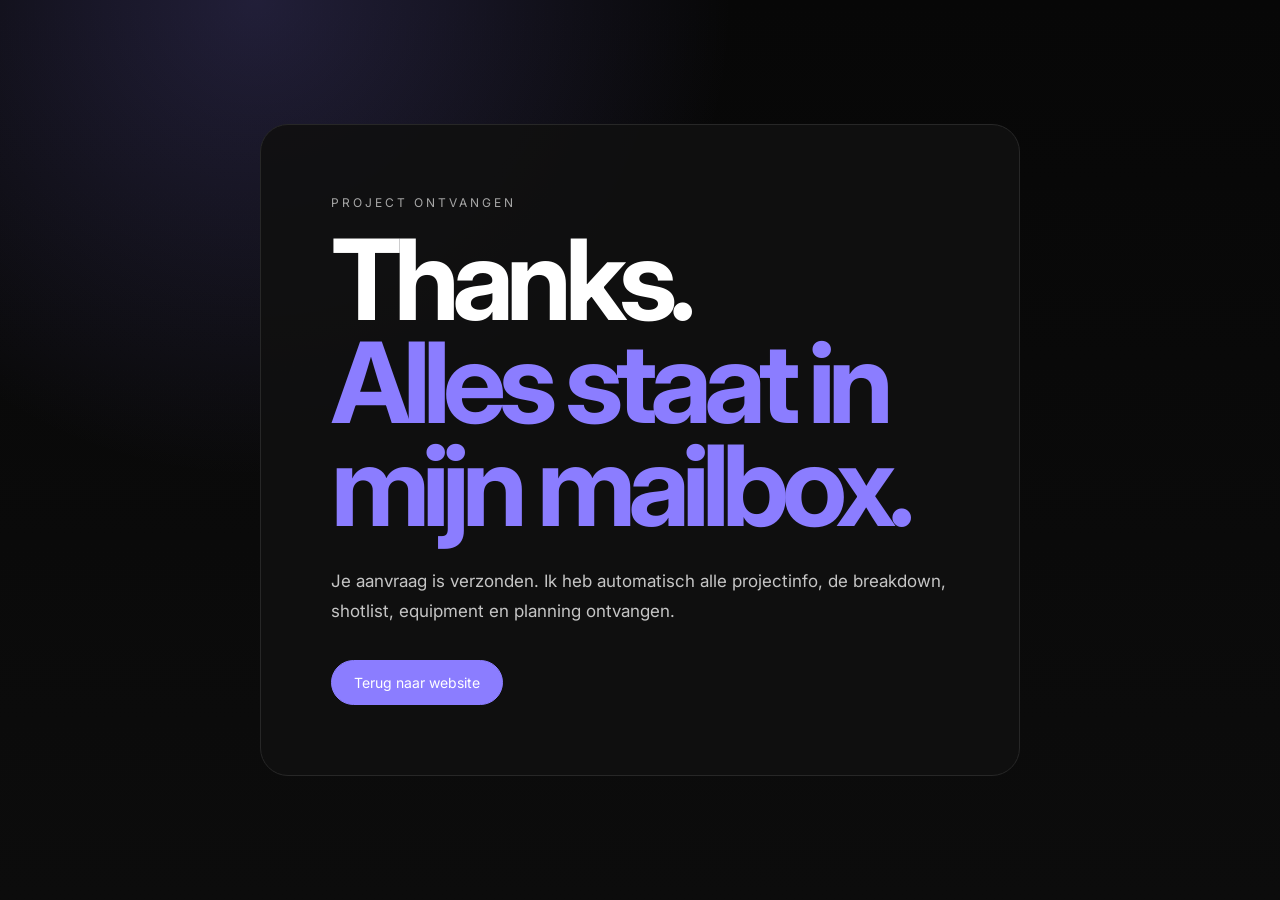
==== thanks.html @ 071f3536 "Add thanks.html for project receipt confirmation" ====
<!DOCTYPE html>
<html lang="nl">
<head>
  <meta charset="UTF-8" />
  <meta name="viewport" content="width=device-width, initial-scale=1.0" />
  <title>Project ontvangen — Ebben Visuals</title>
  <link rel="stylesheet" href="style.css" />
</head>
<body class="thanks-page">
  <main class="thanks-card">
    <p class="eyebrow">PROJECT ONTVANGEN</p>
    <h1>Thanks.<br><span>Alles staat in mijn mailbox.</span></h1>
    <p class="hero-desc">
      Je aanvraag is verzonden. Ik heb automatisch alle projectinfo, de breakdown, shotlist,
      equipment en planning ontvangen.
    </p>
    <a class="btn btn-primary" href="index.html">Terug naar website</a>
  </main>
</body>
</html>
---- style.css ----
@import url('https://fonts.googleapis.com/css2?family=Inter:wght@300;400;500;600;700;800&display=swap');

:root {
  --bg: #070707;
  --panel: #101010;
  --panel-2: #171717;
  --line: #272727;
  --text: #ffffff;
  --muted: #a7a7a7;
  --soft: #6f6f6f;
  --accent: #8b7dff;
  --accent-2: #5f55d8;
  --green: #37d69a;
  --orange: #e9b15d;
  --radius: 18px;
}

* {
  margin: 0;
  padding: 0;
  box-sizing: border-box;
}

html {
  scroll-behavior: smooth;
}

body {
  min-height: 100vh;
  background:
    radial-gradient(circle at 20% 0%, rgba(139, 125, 255, 0.2), transparent 35%),
    linear-gradient(180deg, #070707 0%, #0c0c0c 100%);
  color: var(--text);
  font-family: 'Inter', system-ui, -apple-system, BlinkMacSystemFont, sans-serif;
}

a {
  color: inherit;
  text-decoration: none;
}

.site-header {
  position: fixed;
  top: 0;
  left: 0;
  z-index: 50;
  width: 100%;
  display: flex;
  justify-content: space-between;
  align-items: center;
  padding: 24px 60px;
  background: rgba(7, 7, 7, 0.62);
  border-bottom: 1px solid rgba(255,255,255,0.06);
  backdrop-filter: blur(14px);
}

.logo {
  font-size: 13px;
  font-weight: 700;
  letter-spacing: 4px;
}

.nav-links {
  display: flex;
  gap: 28px;
}

.nav-links a {
  font-size: 13px;
  color: var(--muted);
  transition: 0.2s ease;
}

.nav-links a:hover {
  color: var(--text);
}

.hero {
  min-height: 100vh;
  display: flex;
  align-items: center;
  padding: 150px 60px 90px;
  background:
    linear-gradient(90deg, rgba(0,0,0,0.88), rgba(0,0,0,0.45)),
    url('https://images.unsplash.com/photo-1492691527719-9d1e07e534b4?q=80&w=1800&auto=format&fit=crop');
  background-size: cover;
  background-position: center;
}

.hero-content {
  width: 100%;
  max-width: 920px;
}

.eyebrow {
  font-size: 12px;
  letter-spacing: 3px;
  color: var(--muted);
  margin-bottom: 18px;
  text-transform: uppercase;
}

h1 {
  font-size: clamp(52px, 9vw, 112px);
  line-height: 0.92;
  letter-spacing: -0.07em;
  margin-bottom: 30px;
}

h1 span,
.section-head h2 span {
  color: var(--accent);
}

.hero-desc {
  max-width: 620px;
  color: rgba(255,255,255,0.76);
  font-size: 17px;
  line-height: 1.75;
  margin-bottom: 34px;
}

.hero-actions,
.form-nav {
  display: flex;
  gap: 12px;
  flex-wrap: wrap;
}

.btn {
  display: inline-flex;
  justify-content: center;
  align-items: center;
  border: 1px solid var(--line);
  border-radius: 999px;
  padding: 13px 22px;
  font-size: 14px;
  cursor: pointer;
  transition: 0.2s ease;
  font-family: inherit;
}

.btn-primary {
  color: white;
  background: var(--accent);
  border-color: var(--accent);
}

.btn-primary:hover {
  background: var(--accent-2);
  border-color: var(--accent-2);
}

.btn-secondary {
  color: white;
  background: rgba(255,255,255,0.06);
}

.btn-secondary:hover {
  background: rgba(255,255,255,0.12);
}

.section {
  padding: 110px 60px;
}

.section-head {
  max-width: 760px;
  margin-bottom: 36px;
}

.section-head h2 {
  font-size: clamp(34px, 5vw, 64px);
  line-height: 1;
  letter-spacing: -0.055em;
}

.section-sub {
  color: var(--muted);
  line-height: 1.7;
  margin-top: 16px;
}

.projects {
  display: grid;
  grid-template-columns: repeat(3, 1fr);
  gap: 18px;
}

.project-card {
  position: relative;
  height: 520px;
  border-radius: var(--radius);
  overflow: hidden;
  background: var(--panel);
}

.project-card img {
  width: 100%;
  height: 100%;
  object-fit: cover;
  filter: saturate(0.75) contrast(1.08);
  transition: transform 0.6s ease;
}

.project-card:hover img {
  transform: scale(1.06);
}

.overlay {
  position: absolute;
  inset: auto 0 0 0;
  padding: 28px;
  background: linear-gradient(transparent, rgba(0,0,0,0.92));
}

.overlay p {
  color: var(--accent);
  font-size: 12px;
  margin-bottom: 8px;
}

.overlay h3 {
  font-size: 26px;
}

.system-card {
  width: 100%;
  max-width: 820px;
  background: rgba(16,16,16,0.84);
  border: 1px solid var(--line);
  border-radius: 24px;
  padding: 18px;
  box-shadow: 0 30px 90px rgba(0,0,0,0.35);
}

.tab-bar {
  display: flex;
  gap: 8px;
  background: #090909;
  padding: 6px;
  border-radius: 18px;
  margin-bottom: 22px;
}

.tab {
  flex: 1;
  border: 0;
  border-radius: 13px;
  background: transparent;
  color: var(--muted);
  padding: 13px 10px;
  cursor: pointer;
  font-family: inherit;
  transition: 0.2s;
}

.tab.active {
  color: white;
  background: var(--panel-2);
}

.panel {
  display: none;
}

.panel.active {
  display: block;
}

.progress-bar {
  display: flex;
  align-items: center;
  gap: 8px;
  margin: 8px 0 28px;
}

.step-dot {
  width: 9px;
  height: 9px;
  border-radius: 999px;
  background: #333;
}

.step-dot.done {
  background: var(--green);
}

.step-dot.active {
  width: 34px;
  background: var(--accent);
}

#step-label {
  margin-left: 8px;
  color: var(--soft);
  font-size: 12px;
}

.form-step {
  display: none;
}

.form-step.active {
  display: block;
}

.form-step h3 {
  font-size: 24px;
  margin-bottom: 8px;
}

.form-step p {
  color: var(--muted);
  margin-bottom: 24px;
}

label,
.field-block {
  display: block;
  margin-bottom: 22px;
  color: var(--muted);
  font-size: 13px;
}

input,
textarea,
select {
  width: 100%;
  margin-top: 8px;
  background: #0a0a0a;
  border: 1px solid var(--line);
  border-radius: 14px;
  padding: 15px 15px;
  color: white;
  font-size: 14px;
  font-family: inherit;
  outline: none;
}

input:focus,
textarea:focus,
select:focus {
  border-color: var(--accent);
}

textarea {
  min-height: 110px;
  resize: vertical;
}

.option-grid {
  display: grid;
  grid-template-columns: repeat(3, 1fr);
  gap: 9px;
  margin-top: 10px;
}

.option {
  border: 1px solid var(--line);
  background: #0a0a0a;
  color: var(--muted);
  border-radius: 14px;
  padding: 13px 10px;
  cursor: pointer;
  font-family: inherit;
}

.option.selected {
  color: white;
  background: var(--accent);
  border-color: var(--accent);
}

.form-nav {
  justify-content: space-between;
  margin-top: 28px;
}

.empty-state {
  text-align: center;
  padding: 54px 20px;
}

.empty-state i {
  display: block;
  color: var(--soft);
  font-size: 46px;
  margin-bottom: 14px;
}

.empty-state p,
.muted {
  color: var(--muted);
  font-size: 14px;
  line-height: 1.6;
}

.hidden {
  display: none;
}

.breakdown-output {
  display: grid;
  gap: 14px;
}

.breakdown-card {
  border: 1px solid var(--line);
  border-radius: 18px;
  overflow: hidden;
  background: #0a0a0a;
}

.breakdown-header {
  display: flex;
  align-items: center;
  gap: 10px;
  background: var(--panel-2);
  padding: 14px 16px;
}

.breakdown-header i {
  color: var(--accent);
  font-size: 19px;
}

.breakdown-header h3 {
  font-size: 15px;
}

.breakdown-body {
  padding: 16px;
}

.breakdown-row {
  display: flex;
  justify-content: space-between;
  gap: 18px;
  padding: 9px 0;
  border-bottom: 1px solid var(--line);
  font-size: 13px;
}

.breakdown-row:last-child {
  border-bottom: 0;
}

.breakdown-row span:first-child {
  color: var(--muted);
  min-width: 140px;
}

.breakdown-row span:last-child {
  text-align: right;
}

.pill {
  display: inline-block;
  padding: 7px 11px;
  border-radius: 999px;
  background: rgba(139,125,255,0.14);
  color: #c9c3ff;
  font-size: 12px;
  margin: 4px 4px 4px 0;
}

.pill.green {
  color: #b8ffdf;
  background: rgba(55,214,154,0.14);
}

.pill.orange {
  color: #ffd9a6;
  background: rgba(233,177,93,0.14);
}

.metrics {
  display: grid;
  grid-template-columns: repeat(3, 1fr);
  gap: 14px;
  margin-bottom: 20px;
}

.metric {
  border: 1px solid var(--line);
  border-radius: 16px;
  background: #0a0a0a;
  padding: 18px;
}

.metric span {
  display: block;
  color: var(--muted);
  font-size: 12px;
  margin-bottom: 8px;
}

.metric strong {
  font-size: 24px;
}

.project-list {
  display: grid;
  gap: 10px;
}

.project-row {
  display: flex;
  gap: 12px;
  align-items: center;
  border: 1px solid var(--line);
  background: #0a0a0a;
  border-radius: 16px;
  padding: 14px;
  cursor: pointer;
}

.status {
  border-radius: 999px;
  background: rgba(139,125,255,0.14);
  color: #c9c3ff;
  padding: 5px 9px;
  font-size: 11px;
}

.project-info {
  flex: 1;
}

.project-info strong {
  display: block;
  font-size: 14px;
}

.project-info span {
  display: block;
  color: var(--muted);
  font-size: 12px;
  margin-top: 3px;
}

.about-text {
  max-width: 900px;
  color: rgba(255,255,255,0.82);
  font-size: clamp(22px, 3vw, 36px);
  line-height: 1.35;
  letter-spacing: -0.03em;
}

.contact-links {
  display: flex;
  flex-direction: column;
  gap: 14px;
}

.contact-links a {
  width: fit-content;
  font-size: clamp(26px, 4vw, 52px);
  letter-spacing: -0.05em;
  border-bottom: 1px solid rgba(255,255,255,0.2);
}

.footer {
  padding: 32px 60px;
  color: var(--soft);
  border-top: 1px solid var(--line);
}

@media (max-width: 900px) {
  .site-header {
    padding: 18px 22px;
  }

  .nav-links {
    display: none;
  }

  .hero,
  .section {
    padding-left: 22px;
    padding-right: 22px;
  }

  .projects,
  .metrics {
    grid-template-columns: 1fr;
  }

  .project-card {
    height: 420px;
  }

  .option-grid {
    grid-template-columns: repeat(2, 1fr);
  }

  .breakdown-row {
    flex-direction: column;
    gap: 5px;
  }

  .breakdown-row span:last-child {
    text-align: left;
  }

  .footer {
    padding: 28px 22px;
  }
}

@media (max-width: 560px) {
  .hero {
    padding-top: 130px;
  }

  .hero-actions,
  .form-nav,
  .tab-bar {
    flex-direction: column;
  }

  .option-grid {
    grid-template-columns: 1fr;
  }
}

.thanks-page {
  min-height: 100vh;
  display: flex;
  align-items: center;
  justify-content: center;
  padding: 40px 20px;
}

.thanks-card {
  width: min(760px, 100%);
  border: 1px solid var(--line);
  background: rgba(16, 16, 16, 0.9);
  border-radius: 28px;
  padding: clamp(32px, 6vw, 70px);
}
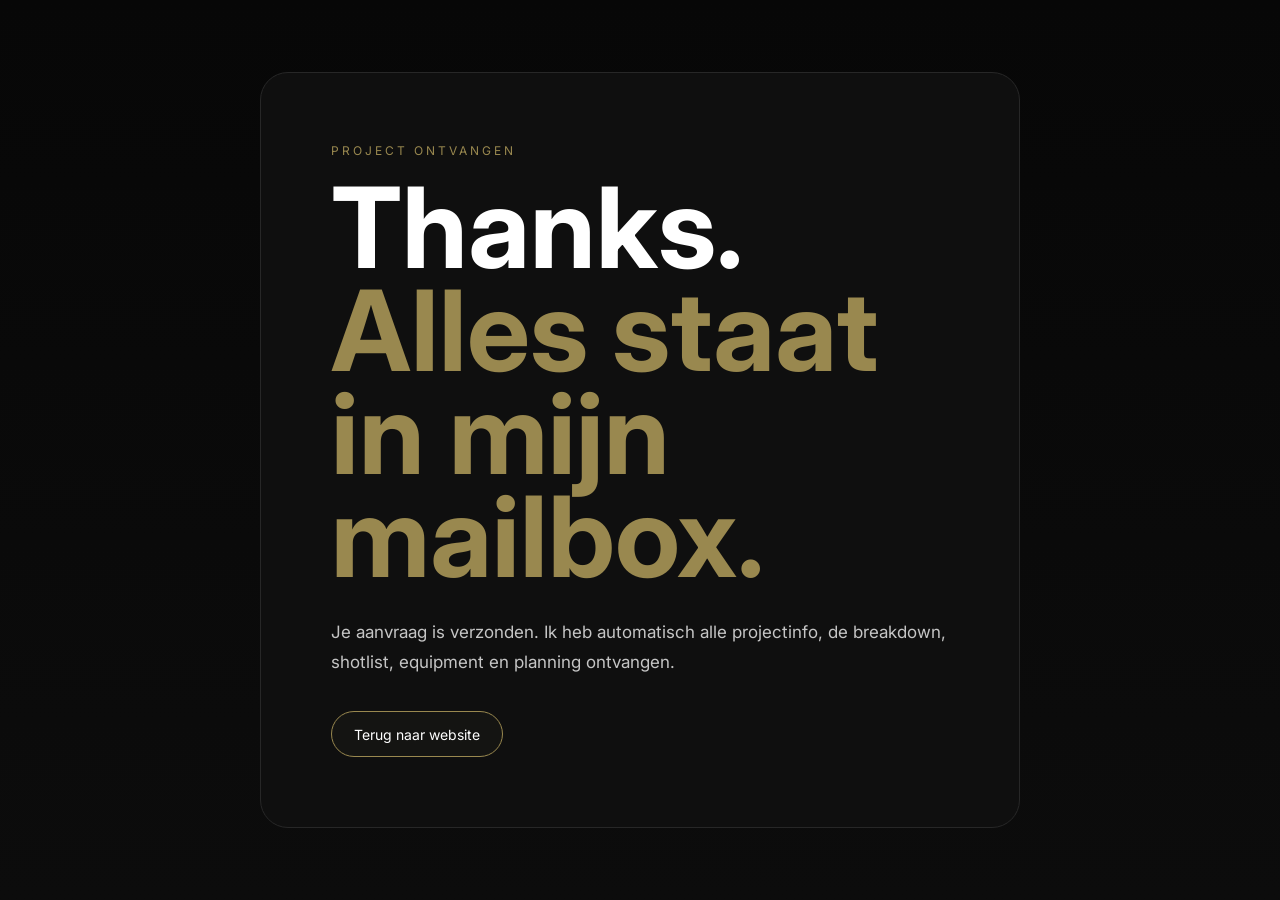
==== commit 22de1a4d: "Add favicon and apple-touch-icon to thanks.html Added favicon and apple-touch-icon links to thanks.h" ====
--- a/thanks.html
+++ b/thanks.html
@@ -4,7 +4,10 @@
   <meta charset="UTF-8" />
   <meta name="viewport" content="width=device-width, initial-scale=1.0" />
   <title>Project ontvangen — Ebben Visuals</title>
-  <link rel="stylesheet" href="style.css" />
+    <link rel="stylesheet" href="style.css" />
+    <link rel="icon" type="image/png" href="CompressJPEG.Online_img(512x512).jpg">
+    <link rel="shortcut icon" type="image/png" href="CompressJPEG.Online_img(512x512).jpg">
+    <link rel="apple-touch-icon" href="CompressJPEG.Online_img(512x512).jpgR">
 </head>
 <body class="thanks-page">
   <main class="thanks-card">
--- a/style.css
+++ b/style.css
@@ -12,6 +12,7 @@
   --accent-2: #5f55d8;
   --green: #37d69a;
   --orange: #e9b15d;
+  --gold: #99884f;
   --radius: 18px;
 }
 
@@ -28,7 +29,6 @@
 body {
   min-height: 100vh;
   background:
-    radial-gradient(circle at 20% 0%, rgba(139, 125, 255, 0.2), transparent 35%),
     linear-gradient(180deg, #070707 0%, #0c0c0c 100%);
   color: var(--text);
   font-family: 'Inter', system-ui, -apple-system, BlinkMacSystemFont, sans-serif;
@@ -37,6 +37,11 @@
 a {
   color: inherit;
   text-decoration: none;
+}
+
+button:disabled {
+  cursor: not-allowed;
+  opacity: 0.62;
 }
 
 .site-header {
@@ -49,7 +54,7 @@
   justify-content: space-between;
   align-items: center;
   padding: 24px 60px;
-  background: rgba(7, 7, 7, 0.62);
+  background: rgba(7, 7, 7, 0.72);
   border-bottom: 1px solid rgba(255,255,255,0.06);
   backdrop-filter: blur(14px);
 }
@@ -71,7 +76,8 @@
   transition: 0.2s ease;
 }
 
-.nav-links a:hover {
+.nav-links a:hover,
+.nav-links a:focus-visible {
   color: var(--text);
 }
 
@@ -81,8 +87,9 @@
   align-items: center;
   padding: 150px 60px 90px;
   background:
-    linear-gradient(90deg, rgba(0,0,0,0.88), rgba(0,0,0,0.45)),
-    url('https://images.unsplash.com/photo-1492691527719-9d1e07e534b4?q=80&w=1800&auto=format&fit=crop');
+    linear-gradient(90deg, rgba(0,0,0,0.9), rgba(0,0,0,0.48)),
+    url("assets/IMG_7054.JPG"),
+    #070707;
   background-size: cover;
   background-position: center;
 }
@@ -95,7 +102,7 @@
 .eyebrow {
   font-size: 12px;
   letter-spacing: 3px;
-  color: var(--muted);
+  color: var(--gold);
   margin-bottom: 18px;
   text-transform: uppercase;
 }
@@ -103,13 +110,13 @@
 h1 {
   font-size: clamp(52px, 9vw, 112px);
   line-height: 0.92;
-  letter-spacing: -0.07em;
+  letter-spacing: 0;
   margin-bottom: 30px;
 }
 
 h1 span,
 .section-head h2 span {
-  color: var(--accent);
+  color: var(--gold);
 }
 
 .hero-desc {
@@ -131,6 +138,7 @@
   display: inline-flex;
   justify-content: center;
   align-items: center;
+  min-height: 46px;
   border: 1px solid var(--line);
   border-radius: 999px;
   padding: 13px 22px;
@@ -142,22 +150,31 @@
 
 .btn-primary {
   color: white;
+  background: #141412;
+  border-color: var(--gold);
+}
+
+.btn-primary:hover,
+.btn-primary:focus-visible {
+  background: var(--gold);
+  border-color: var(--gold);
+}
+
+.btn-primary:active,
+.btn-secondary:active {
+  transform: scale(0.98);
+}
+
+.btn-secondary {
+  color: white;
+  background: #141412;
+  border-color: var(--accent);
+}
+
+.btn-secondary:hover,
+.btn-secondary:focus-visible {
   background: var(--accent);
   border-color: var(--accent);
-}
-
-.btn-primary:hover {
-  background: var(--accent-2);
-  border-color: var(--accent-2);
-}
-
-.btn-secondary {
-  color: white;
-  background: rgba(255,255,255,0.06);
-}
-
-.btn-secondary:hover {
-  background: rgba(255,255,255,0.12);
 }
 
 .section {
@@ -172,7 +189,7 @@
 .section-head h2 {
   font-size: clamp(34px, 5vw, 64px);
   line-height: 1;
-  letter-spacing: -0.055em;
+  letter-spacing: 0;
 }
 
 .section-sub {
@@ -183,7 +200,7 @@
 
 .projects {
   display: grid;
-  grid-template-columns: repeat(3, 1fr);
+  grid-template-columns: repeat(3, minmax(0, 1fr));
   gap: 18px;
 }
 
@@ -215,7 +232,7 @@
 }
 
 .overlay p {
-  color: var(--accent);
+  color: var(--gold);
   font-size: 12px;
   margin-bottom: 8px;
 }
@@ -245,6 +262,7 @@
 
 .tab {
   flex: 1;
+  min-width: 0;
   border: 0;
   border-radius: 13px;
   background: transparent;
@@ -252,12 +270,21 @@
   padding: 13px 10px;
   cursor: pointer;
   font-family: inherit;
-  transition: 0.2s;
-}
-
-.tab.active {
+  transition: 0.2s ease;
+  font-weight: 500;
+}
+
+.tab:hover,
+.tab:focus-visible {
+  color: var(--text);
+  background: rgba(139, 125, 255, 0.08);
+}
+
+.tab.active,
+.tab[aria-selected="true"] {
   color: white;
   background: var(--panel-2);
+  box-shadow: 0 0 0 2px rgba(139, 125, 255, 0.28);
 }
 
 .panel {
@@ -278,6 +305,7 @@
 .step-dot {
   width: 9px;
   height: 9px;
+  flex: 0 0 auto;
   border-radius: 999px;
   background: #333;
 }
@@ -331,17 +359,19 @@
   background: #0a0a0a;
   border: 1px solid var(--line);
   border-radius: 14px;
-  padding: 15px 15px;
+  padding: 15px;
   color: white;
   font-size: 14px;
   font-family: inherit;
   outline: none;
+  transition: 0.2s ease;
 }
 
 input:focus,
 textarea:focus,
 select:focus {
   border-color: var(--accent);
+  box-shadow: 0 0 0 2px rgba(139, 125, 255, 0.12);
 }
 
 textarea {
@@ -351,12 +381,13 @@
 
 .option-grid {
   display: grid;
-  grid-template-columns: repeat(3, 1fr);
+  grid-template-columns: repeat(3, minmax(0, 1fr));
   gap: 9px;
   margin-top: 10px;
 }
 
 .option {
+  min-height: 46px;
   border: 1px solid var(--line);
   background: #0a0a0a;
   color: var(--muted);
@@ -364,17 +395,36 @@
   padding: 13px 10px;
   cursor: pointer;
   font-family: inherit;
+  font-weight: 500;
+  transition: 0.2s ease;
+  overflow-wrap: anywhere;
+}
+
+.option:hover,
+.option:focus-visible {
+  border-color: var(--accent);
+  color: var(--accent);
 }
 
 .option.selected {
-  color: white;
+  color: #ffffff;
   background: var(--accent);
   border-color: var(--accent);
+  box-shadow: 0 0 0 2px rgba(139, 125, 255, 0.28);
+}
+
+.option.selected::before {
+  content: "✓ ";
+  font-weight: 700;
 }
 
 .form-nav {
   justify-content: space-between;
   margin-top: 28px;
+}
+
+.form-status {
+  min-height: 23px;
 }
 
 .empty-state {
@@ -451,8 +501,9 @@
   min-width: 140px;
 }
 
-.breakdown-row span:last-child {
+.breakdown-row strong {
   text-align: right;
+  overflow-wrap: anywhere;
 }
 
 .pill {
@@ -477,7 +528,7 @@
 
 .metrics {
   display: grid;
-  grid-template-columns: repeat(3, 1fr);
+  grid-template-columns: repeat(3, minmax(0, 1fr));
   gap: 14px;
   margin-bottom: 20px;
 }
@@ -514,9 +565,31 @@
   border-radius: 16px;
   padding: 14px;
   cursor: pointer;
+  transition: 0.2s ease;
+}
+
+.project-row:hover {
+  border-color: var(--accent);
+  background: rgba(139, 125, 255, 0.06);
+}
+
+.project-row.active {
+  border-color: var(--accent);
+  background: rgba(139, 125, 255, 0.14);
+}
+
+.project-row-completed {
+  opacity: 0.48;
+  filter: grayscale(1);
+}
+
+.project-row-completed .status {
+  color: #d7d7d7;
+  background: rgba(255, 255, 255, 0.08);
 }
 
 .status {
+  flex: 0 0 auto;
   border-radius: 999px;
   background: rgba(139,125,255,0.14);
   color: #c9c3ff;
@@ -526,6 +599,7 @@
 
 .project-info {
   flex: 1;
+  min-width: 0;
 }
 
 .project-info strong {
@@ -538,14 +612,16 @@
   color: var(--muted);
   font-size: 12px;
   margin-top: 3px;
+  overflow-wrap: anywhere;
 }
 
 .about-text {
-  max-width: 900px;
+  max-width: 75ch;
+  margin-bottom: 1.5rem;
+  font-size: 17px;
   color: rgba(255,255,255,0.82);
-  font-size: clamp(22px, 3vw, 36px);
-  line-height: 1.35;
-  letter-spacing: -0.03em;
+  line-height: 1.8;
+  letter-spacing: 0;
 }
 
 .contact-links {
@@ -556,73 +632,22 @@
 
 .contact-links a {
   width: fit-content;
-  font-size: clamp(26px, 4vw, 52px);
-  letter-spacing: -0.05em;
+  font-size: clamp(12px, 3vw, 20px);
+  letter-spacing: 0;
   border-bottom: 1px solid rgba(255,255,255,0.2);
+  transition: 0.2s ease;
+}
+
+.contact-links a:hover,
+.contact-links a:focus-visible {
+  border-bottom-color: var(--accent);
+  color: var(--accent);
 }
 
 .footer {
   padding: 32px 60px;
   color: var(--soft);
   border-top: 1px solid var(--line);
-}
-
-@media (max-width: 900px) {
-  .site-header {
-    padding: 18px 22px;
-  }
-
-  .nav-links {
-    display: none;
-  }
-
-  .hero,
-  .section {
-    padding-left: 22px;
-    padding-right: 22px;
-  }
-
-  .projects,
-  .metrics {
-    grid-template-columns: 1fr;
-  }
-
-  .project-card {
-    height: 420px;
-  }
-
-  .option-grid {
-    grid-template-columns: repeat(2, 1fr);
-  }
-
-  .breakdown-row {
-    flex-direction: column;
-    gap: 5px;
-  }
-
-  .breakdown-row span:last-child {
-    text-align: left;
-  }
-
-  .footer {
-    padding: 28px 22px;
-  }
-}
-
-@media (max-width: 560px) {
-  .hero {
-    padding-top: 130px;
-  }
-
-  .hero-actions,
-  .form-nav,
-  .tab-bar {
-    flex-direction: column;
-  }
-
-  .option-grid {
-    grid-template-columns: 1fr;
-  }
 }
 
 .thanks-page {
@@ -640,3 +665,100 @@
   border-radius: 28px;
   padding: clamp(32px, 6vw, 70px);
 }
+
+@media (max-width: 1024px) {
+  .site-header {
+    padding: 20px 34px;
+  }
+
+  .hero,
+  .section {
+    padding-left: 34px;
+    padding-right: 34px;
+  }
+
+  .projects {
+    grid-template-columns: repeat(2, minmax(0, 1fr));
+  }
+
+  .project-card {
+    height: 440px;
+  }
+}
+
+@media (max-width: 768px) {
+  .site-header {
+    padding: 18px 22px;
+  }
+
+  .nav-links {
+    display: none;
+  }
+
+  .hero {
+    min-height: auto;
+    padding-top: 132px;
+    padding-bottom: 70px;
+  }
+
+  .section {
+    padding: 84px 22px;
+  }
+
+  .projects,
+  .metrics {
+    grid-template-columns: 1fr;
+  }
+
+  .project-card {
+    height: 410px;
+  }
+
+  .option-grid {
+    grid-template-columns: repeat(2, minmax(0, 1fr));
+  }
+
+  .breakdown-row {
+    flex-direction: column;
+    gap: 5px;
+  }
+
+  .breakdown-row strong {
+    text-align: left;
+  }
+
+  .footer {
+    padding: 28px 22px;
+  }
+}
+
+@media (max-width: 560px) {
+  .logo {
+    letter-spacing: 2px;
+  }
+
+  .hero-actions,
+  .form-nav,
+  .tab-bar {
+    flex-direction: column;
+  }
+
+  .btn,
+  .tab {
+    width: 100%;
+  }
+
+  .option-grid {
+    grid-template-columns: 1fr;
+  }
+
+  .system-card {
+    border-radius: 18px;
+    padding: 14px;
+  }
+
+  .project-row {
+    align-items: flex-start;
+    flex-direction: column;
+  }
+}
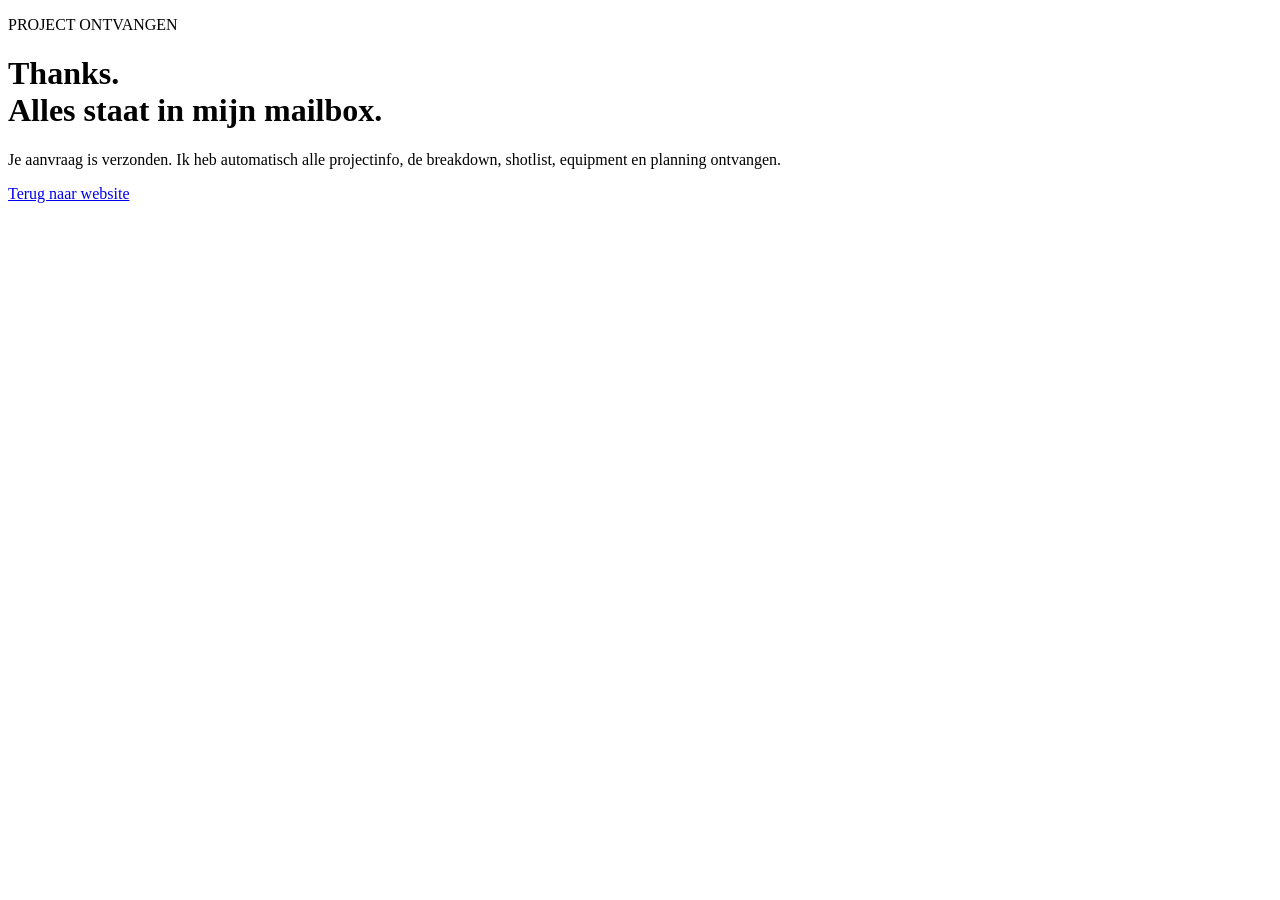
==== commit a8a3c828: "Clean up head section in thanks.html Removed unnecessary stylesheet and icon links from the head sec" ====
--- a/thanks.html
+++ b/thanks.html
@@ -4,10 +4,6 @@
   <meta charset="UTF-8" />
   <meta name="viewport" content="width=device-width, initial-scale=1.0" />
   <title>Project ontvangen — Ebben Visuals</title>
-    <link rel="stylesheet" href="style.css" />
-    <link rel="icon" type="image/png" href="CompressJPEG.Online_img(512x512).jpg">
-    <link rel="shortcut icon" type="image/png" href="CompressJPEG.Online_img(512x512).jpg">
-    <link rel="apple-touch-icon" href="CompressJPEG.Online_img(512x512).jpgR">
 </head>
 <body class="thanks-page">
   <main class="thanks-card">
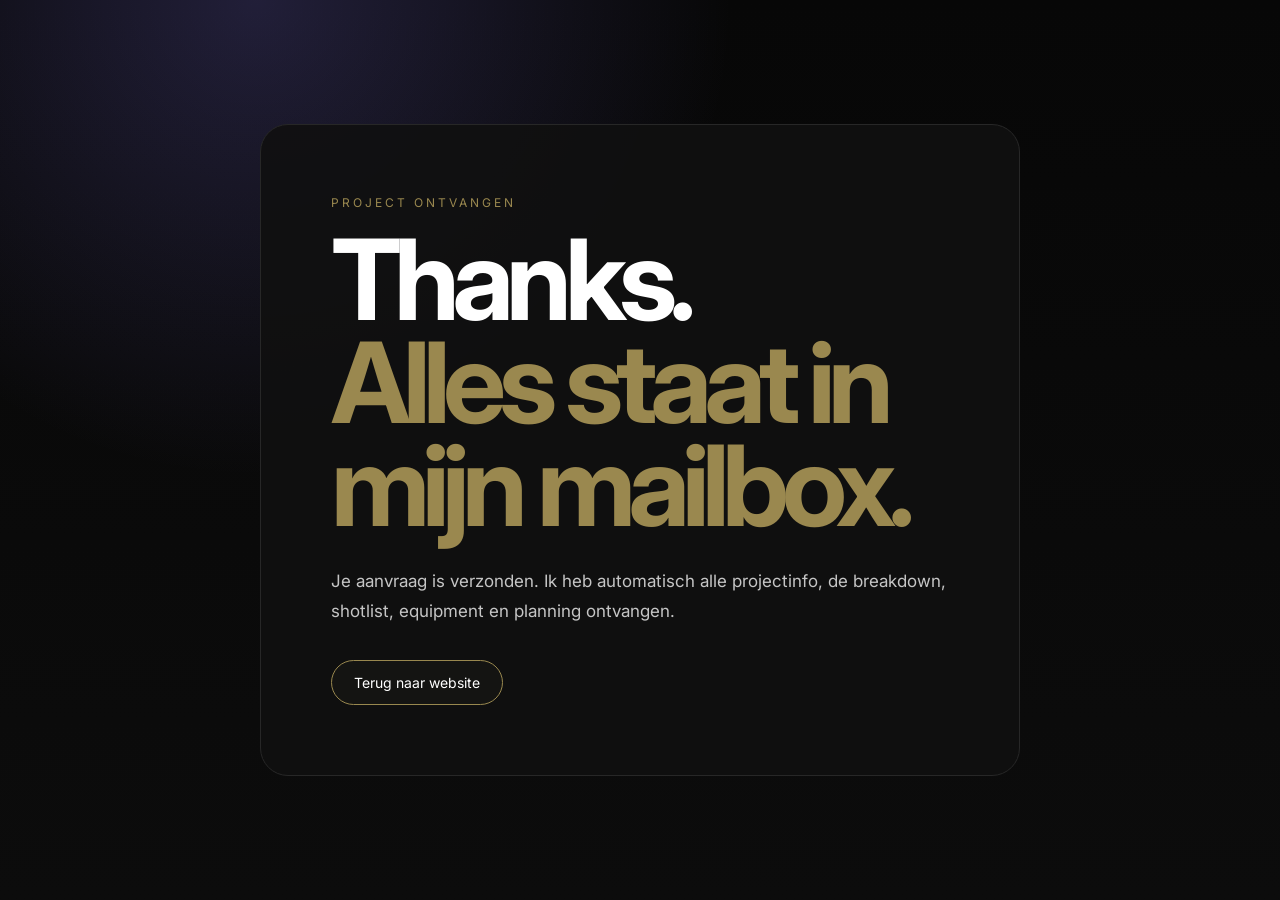
==== commit 00f014d4: "Update thanks.html with favicon and stylesheet links Added favicon and stylesheet links to thanks.ht" ====
--- a/thanks.html
+++ b/thanks.html
@@ -3,7 +3,12 @@
 <head>
   <meta charset="UTF-8" />
   <meta name="viewport" content="width=device-width, initial-scale=1.0" />
-  <title>Project ontvangen — Ebben Visuals</title>
+  <title>Project ontvangen - Ebben Visuals</title>
+
+  <link rel="icon" type="image/jpeg" href="assets/favicon.png.jpg" />
+  <link rel="shortcut icon" type="image/jpeg" href="assets/favicon.png.jpg" />
+  <link rel="apple-touch-icon" href="assets/favicon.png.jpg" />
+  <link rel="stylesheet" href="style.css" />
 </head>
 <body class="thanks-page">
   <main class="thanks-card">
@@ -17,3 +22,4 @@
   </main>
 </body>
 </html>
+
--- a/style.css
+++ b/style.css
@@ -0,0 +1,717 @@
+@import url('https://fonts.googleapis.com/css2?family=Inter:wght@300;400;500;600;700;800&display=swap');
+
+:root {
+  --bg: #070707;
+  --panel: #101010;
+  --panel-2: #171717;
+  --line: #272727;
+  --text: #ffffff;
+  --muted: #a7a7a7;
+  --soft: #6f6f6f;
+  --accent: #8b7dff;
+  --accent-2: #5f55d8;
+  --green: #37d69a;
+  --orange: #e9b15d;
+  --radius: 18px;
+}
+
+* {
+  margin: 0;
+  padding: 0;
+  box-sizing: border-box;
+}
+
+html {
+  scroll-behavior: smooth;
+}
+
+body {
+  min-height: 100vh;
+  background:
+    radial-gradient(circle at 20% 0%, rgba(139, 125, 255, 0.2), transparent 35%),
+    linear-gradient(180deg, #070707 0%, #0c0c0c 100%);
+  color: var(--text);
+  font-family: 'Inter', system-ui, -apple-system, BlinkMacSystemFont, sans-serif;
+}
+
+a {
+  color: inherit;
+  text-decoration: none;
+}
+
+.site-header {
+  position: fixed;
+  top: 0;
+  left: 0;
+  z-index: 50;
+  width: 100%;
+  display: flex;
+  justify-content: space-between;
+  align-items: center;
+  padding: 24px 60px;
+  background: rgba(7, 7, 7, 0.62);
+  border-bottom: 1px solid rgba(255,255,255,0.06);
+  backdrop-filter: blur(14px);
+}
+
+.logo {
+  font-size: 13px;
+  font-weight: 700;
+  letter-spacing: 4px;
+}
+
+.nav-links {
+  display: flex;
+  gap: 28px;
+}
+
+.nav-links a {
+  font-size: 13px;
+  color: var(--muted);
+  transition: 0.2s ease;
+}
+
+.nav-links a:hover {
+  color: var(--text);
+}
+
+.hero {
+  min-height: 100vh;
+  display: flex;
+  align-items: center;
+  padding: 150px 60px 90px;
+  background:
+    linear-gradient(90deg, rgba(0,0,0,0.88), rgba(0,0,0,0.45)),
+    url("assets/IMG_7054.JPG");
+  background-size: cover;
+  background-position: center;
+}
+
+.hero-content {
+  width: 100%;
+  max-width: 920px;
+}
+
+.eyebrow {
+  font-size: 12px;
+  letter-spacing: 3px;
+  color: #9a884f;
+  margin-bottom: 18px;
+  text-transform: uppercase;
+}
+
+h1 {
+  font-size: clamp(52px, 9vw, 112px);
+  line-height: 0.92;
+  letter-spacing: -0.07em;
+  margin-bottom: 30px;
+}
+
+h1 span,
+.section-head h2 span {
+  color: #9a884f;
+}
+
+.hero-desc {
+  max-width: 620px;
+  color: rgba(255,255,255,0.76);
+  font-size: 17px;
+  line-height: 1.75;
+  margin-bottom: 34px;
+}
+
+.hero-actions,
+.form-nav {
+  display: flex;
+  gap: 12px;
+  flex-wrap: wrap;
+}
+
+.btn {
+  display: inline-flex;
+  justify-content: center;
+  align-items: center;
+  border: 1px solid var(--line);
+  border-radius: 999px;
+  padding: 13px 22px;
+  font-size: 14px;
+  cursor: pointer;
+  transition: 0.2s ease;
+  font-family: inherit;
+}
+
+.btn-primary {
+  color: white;
+  background: #141412;
+  border-color: #99884f;
+}
+
+.btn-primary:hover {
+  background: #99884f;
+  border-color: #99884f;
+}
+
+.btn-primary:active {
+  transform: scale(0.98);
+}
+
+.btn-secondary {
+  color: white;
+  background: #141412;
+  border-color: #8b7dff;
+}
+
+.btn-secondary:hover {
+  background: #8b7dff;
+  border-color: #8b7dff;
+}
+
+.btn-secondary:active {
+  transform: scale(0.98);
+}
+
+.section {
+  padding: 110px 60px;
+}
+
+.section-head {
+  max-width: 760px;
+  margin-bottom: 36px;
+}
+
+.section-head h2 {
+  font-size: clamp(34px, 5vw, 64px);
+  line-height: 1;
+  letter-spacing: -0.055em;
+}
+
+.section-sub {
+  color: var(--muted);
+  line-height: 1.7;
+  margin-top: 16px;
+}
+
+.projects {
+  display: grid;
+  grid-template-columns: repeat(3, 1fr);
+  gap: 18px;
+}
+
+.project-card {
+  position: relative;
+  height: 520px;
+  border-radius: var(--radius);
+  overflow: hidden;
+  background: var(--panel);
+}
+
+.project-card img {
+  width: 100%;
+  height: 100%;
+  object-fit: cover;
+  filter: saturate(0.75) contrast(1.08);
+  transition: transform 0.6s ease;
+}
+
+.project-card:hover img {
+  transform: scale(1.06);
+}
+
+.overlay {
+  position: absolute;
+  inset: auto 0 0 0;
+  padding: 28px;
+  background: linear-gradient(transparent, rgba(0,0,0,0.92));
+}
+
+.overlay p {
+  color: #9a884f;
+  font-size: 12px;
+  margin-bottom: 8px;
+}
+
+.overlay h3 {
+  font-size: 26px;
+}
+
+.system-card {
+  width: 100%;
+  max-width: 820px;
+  background: rgba(16,16,16,0.84);
+  border: 1px solid var(--line);
+  border-radius: 24px;
+  padding: 18px;
+  box-shadow: 0 30px 90px rgba(0,0,0,0.35);
+}
+
+.tab-bar {
+  display: flex;
+  gap: 8px;
+  background: #090909;
+  padding: 6px;
+  border-radius: 18px;
+  margin-bottom: 22px;
+}
+
+.tab {
+  flex: 1;
+  border: 0;
+  border-radius: 13px;
+  background: transparent;
+  color: var(--muted);
+  padding: 13px 10px;
+  cursor: pointer;
+  font-family: inherit;
+  transition: 0.2s ease;
+  font-weight: 500;
+}
+
+.tab:hover {
+  color: var(--text);
+  background: rgba(139, 125, 255, 0.08);
+}
+
+.tab.active,
+.tab[aria-selected="true"] {
+  color: white;
+  background: var(--panel-2);
+  box-shadow: 0 0 0 2px rgba(139, 125, 255, 0.28);
+}
+
+.panel {
+  display: none;
+}
+
+.panel.active {
+  display: block;
+}
+
+.progress-bar {
+  display: flex;
+  align-items: center;
+  gap: 8px;
+  margin: 8px 0 28px;
+}
+
+.step-dot {
+  width: 9px;
+  height: 9px;
+  border-radius: 999px;
+  background: #333;
+}
+
+.step-dot.done {
+  background: var(--green);
+}
+
+.step-dot.active {
+  width: 34px;
+  background: var(--accent);
+}
+
+#step-label {
+  margin-left: 8px;
+  color: var(--soft);
+  font-size: 12px;
+}
+
+.form-step {
+  display: none;
+}
+
+.form-step.active {
+  display: block;
+}
+
+.form-step h3 {
+  font-size: 24px;
+  margin-bottom: 8px;
+}
+
+.form-step p {
+  color: var(--muted);
+  margin-bottom: 24px;
+}
+
+label,
+.field-block {
+  display: block;
+  margin-bottom: 22px;
+  color: var(--muted);
+  font-size: 13px;
+}
+
+input,
+textarea,
+select {
+  width: 100%;
+  margin-top: 8px;
+  background: #0a0a0a;
+  border: 1px solid var(--line);
+  border-radius: 14px;
+  padding: 15px 15px;
+  color: white;
+  font-size: 14px;
+  font-family: inherit;
+  outline: none;
+  transition: 0.2s ease;
+}
+
+input:focus,
+textarea:focus,
+select:focus {
+  border-color: var(--accent);
+  box-shadow: 0 0 0 2px rgba(139, 125, 255, 0.12);
+}
+
+textarea {
+  min-height: 110px;
+  resize: vertical;
+}
+
+.option-grid {
+  display: grid;
+  grid-template-columns: repeat(3, 1fr);
+  gap: 9px;
+  margin-top: 10px;
+}
+
+.option {
+  border: 1px solid var(--line);
+  background: #0a0a0a;
+  color: var(--muted);
+  border-radius: 14px;
+  padding: 13px 10px;
+  cursor: pointer;
+  font-family: inherit;
+  font-weight: 500;
+  transition: 0.2s ease;
+}
+
+.option:hover {
+  border-color: var(--accent);
+  color: var(--accent);
+}
+
+.option.selected {
+  color: #ffffff;
+  background: var(--accent);
+  border-color: var(--accent);
+  box-shadow: 0 0 0 2px rgba(139, 125, 255, 0.28);
+}
+
+.option.selected::before {
+  content: "✓ ";
+  font-weight: 700;
+}
+
+.form-nav {
+  justify-content: space-between;
+  margin-top: 28px;
+}
+
+.form-status {
+  min-height: 23px;
+}
+
+.empty-state {
+  text-align: center;
+  padding: 54px 20px;
+}
+
+.empty-state i {
+  display: block;
+  color: var(--soft);
+  font-size: 46px;
+  margin-bottom: 14px;
+}
+
+.empty-state p,
+.muted {
+  color: var(--muted);
+  font-size: 14px;
+  line-height: 1.6;
+}
+
+.hidden {
+  display: none;
+}
+
+.breakdown-output {
+  display: grid;
+  gap: 14px;
+}
+
+.breakdown-card {
+  border: 1px solid var(--line);
+  border-radius: 18px;
+  overflow: hidden;
+  background: #0a0a0a;
+}
+
+.breakdown-header {
+  display: flex;
+  align-items: center;
+  gap: 10px;
+  background: var(--panel-2);
+  padding: 14px 16px;
+}
+
+.breakdown-header i {
+  color: var(--accent);
+  font-size: 19px;
+}
+
+.breakdown-header h3 {
+  font-size: 15px;
+}
+
+.breakdown-body {
+  padding: 16px;
+}
+
+.breakdown-row {
+  display: flex;
+  justify-content: space-between;
+  gap: 18px;
+  padding: 9px 0;
+  border-bottom: 1px solid var(--line);
+  font-size: 13px;
+}
+
+.breakdown-row:last-child {
+  border-bottom: 0;
+}
+
+.breakdown-row span:first-child {
+  color: var(--muted);
+  min-width: 140px;
+}
+
+.breakdown-row strong {
+  text-align: right;
+}
+
+.pill {
+  display: inline-block;
+  padding: 7px 11px;
+  border-radius: 999px;
+  background: rgba(139,125,255,0.14);
+  color: #c9c3ff;
+  font-size: 12px;
+  margin: 4px 4px 4px 0;
+}
+
+.pill.green {
+  color: #b8ffdf;
+  background: rgba(55,214,154,0.14);
+}
+
+.pill.orange {
+  color: #ffd9a6;
+  background: rgba(233,177,93,0.14);
+}
+
+.metrics {
+  display: grid;
+  grid-template-columns: repeat(3, 1fr);
+  gap: 14px;
+  margin-bottom: 20px;
+}
+
+.metric {
+  border: 1px solid var(--line);
+  border-radius: 16px;
+  background: #0a0a0a;
+  padding: 18px;
+}
+
+.metric span {
+  display: block;
+  color: var(--muted);
+  font-size: 12px;
+  margin-bottom: 8px;
+}
+
+.metric strong {
+  font-size: 24px;
+}
+
+.project-list {
+  display: grid;
+  gap: 10px;
+}
+
+.project-row {
+  display: flex;
+  gap: 12px;
+  align-items: center;
+  border: 1px solid var(--line);
+  background: #0a0a0a;
+  border-radius: 16px;
+  padding: 14px;
+  cursor: pointer;
+  transition: 0.2s ease;
+}
+
+.project-row:hover {
+  border-color: var(--accent);
+  background: rgba(139, 125, 255, 0.06);
+}
+
+.project-row.active {
+  border-color: var(--accent);
+  background: rgba(139, 125, 255, 0.14);
+}
+
+.project-row-completed {
+  opacity: 0.48;
+  filter: grayscale(1);
+}
+
+.project-row-completed .status {
+  color: #d7d7d7;
+  background: rgba(255, 255, 255, 0.08);
+}
+
+.status {
+  border-radius: 999px;
+  background: rgba(139,125,255,0.14);
+  color: #c9c3ff;
+  padding: 5px 9px;
+  font-size: 11px;
+}
+
+.project-info {
+  flex: 1;
+}
+
+.project-info strong {
+  display: block;
+  font-size: 14px;
+}
+
+.project-info span {
+  display: block;
+  color: var(--muted);
+  font-size: 12px;
+  margin-top: 3px;
+}
+
+.about-text {
+  max-width: 75ch;
+  font-size: 17px;
+  color: rgba(255,255,255,0.82);
+  line-height: 1.35;
+  letter-spacing: -0.03em;
+}
+
+.contact-links {
+  display: flex;
+  flex-direction: column;
+  gap: 14px;
+}
+
+.contact-links a {
+  width: fit-content;
+  font-size: clamp(12px, 3vw, 20px);
+  letter-spacing: -0.05em;
+  border-bottom: 1px solid rgba(255,255,255,0.2);
+  transition: 0.2s ease;
+}
+
+.contact-links a:hover {
+  border-bottom-color: var(--accent);
+  color: var(--accent);
+}
+
+.footer {
+  padding: 32px 60px;
+  color: var(--soft);
+  border-top: 1px solid var(--line);
+}
+
+#completeProjectBtn:disabled,
+button:disabled {
+  cursor: not-allowed;
+  opacity: 0.55;
+}
+
+@media (max-width: 900px) {
+  .site-header {
+    padding: 18px 22px;
+  }
+
+  .nav-links {
+    display: none;
+  }
+
+  .hero,
+  .section {
+    padding-left: 22px;
+    padding-right: 22px;
+  }
+
+  .projects,
+  .metrics {
+    grid-template-columns: 1fr;
+  }
+
+  .project-card {
+    height: 420px;
+  }
+
+  .option-grid {
+    grid-template-columns: repeat(2, 1fr);
+  }
+
+  .breakdown-row {
+    flex-direction: column;
+    gap: 5px;
+  }
+
+  .breakdown-row strong {
+    text-align: left;
+  }
+
+  .footer {
+    padding: 28px 22px;
+  }
+}
+
+@media (max-width: 560px) {
+  .hero {
+    padding-top: 130px;
+  }
+
+  .hero-actions,
+  .form-nav,
+  .tab-bar {
+    flex-direction: column;
+  }
+
+  .option-grid {
+    grid-template-columns: 1fr;
+  }
+}
+
+.thanks-page {
+  min-height: 100vh;
+  display: flex;
+  align-items: center;
+  justify-content: center;
+  padding: 40px 20px;
+}
+
+.thanks-card {
+  width: min(760px, 100%);
+  border: 1px solid var(--line);
+  background: rgba(16, 16, 16, 0.9);
+  border-radius: 28px;
+  padding: clamp(32px, 6vw, 70px);
+}
+
+.about-text {
+  margin-bottom: 1.5rem;
+  line-height: 1.8;
+}
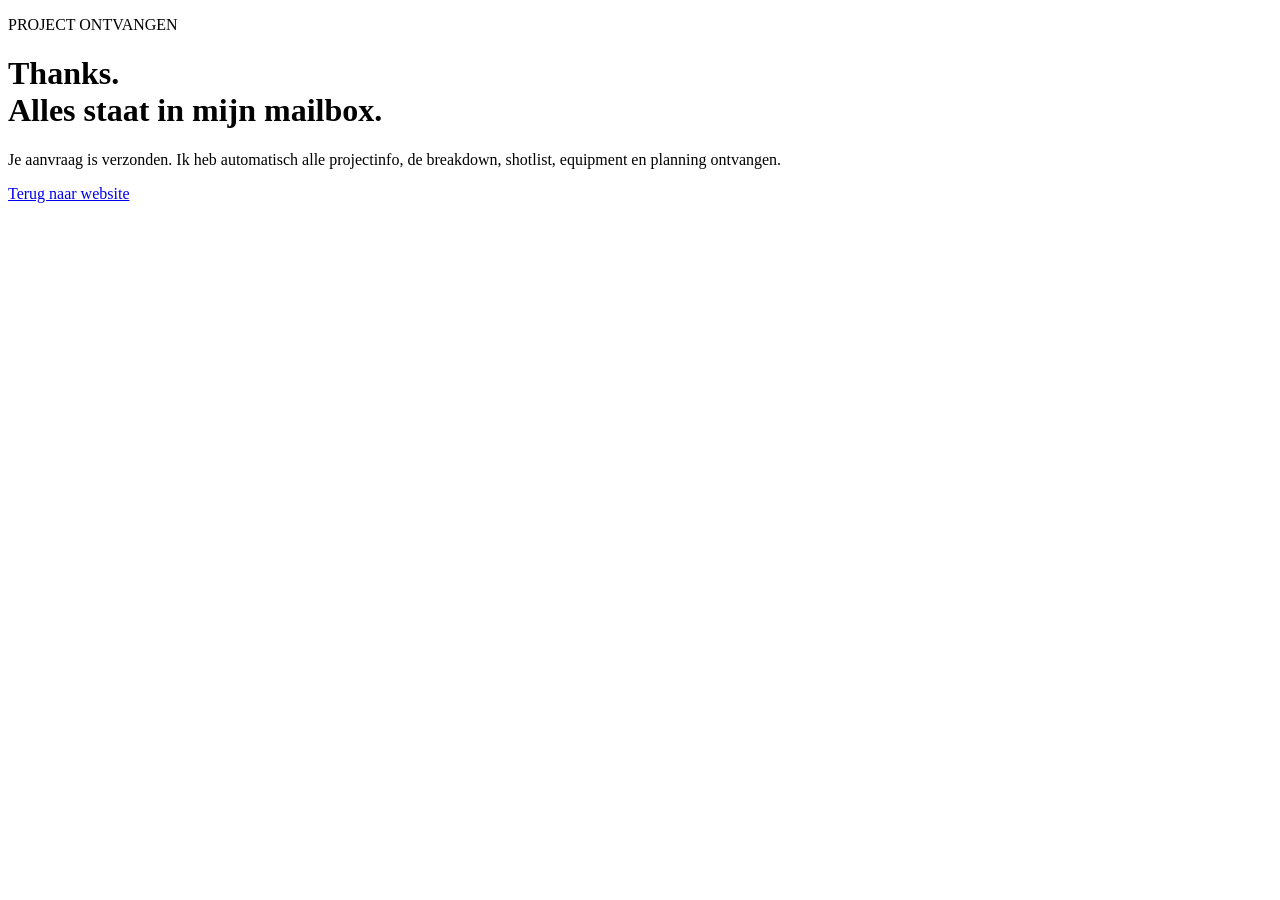
==== commit a4f10505: "Add files via upload" ====
--- a/thanks.html
+++ b/thanks.html
@@ -3,12 +3,14 @@
 <head>
   <meta charset="UTF-8" />
   <meta name="viewport" content="width=device-width, initial-scale=1.0" />
+  <meta name="description" content="Je projectaanvraag voor Ochtendstond.WAV is ontvangen." />
+
+  <link rel="icon" type="image/png" href="assets/favicon.png" />
+  <link rel="shortcut icon" type="image/png" href="assets/favicon.png" />
+  <link rel="apple-touch-icon" href="assets/favicon.png" />
+  <link rel="stylesheet" href="style.css?v=20260827-final" />
+
   <title>Project ontvangen - Ebben Visuals</title>
-
-  <link rel="icon" type="image/jpeg" href="assets/favicon.png.jpg" />
-  <link rel="shortcut icon" type="image/jpeg" href="assets/favicon.png.jpg" />
-  <link rel="apple-touch-icon" href="assets/favicon.png.jpg" />
-  <link rel="stylesheet" href="style.css" />
 </head>
 <body class="thanks-page">
   <main class="thanks-card">
@@ -22,4 +24,3 @@
   </main>
 </body>
 </html>
-
